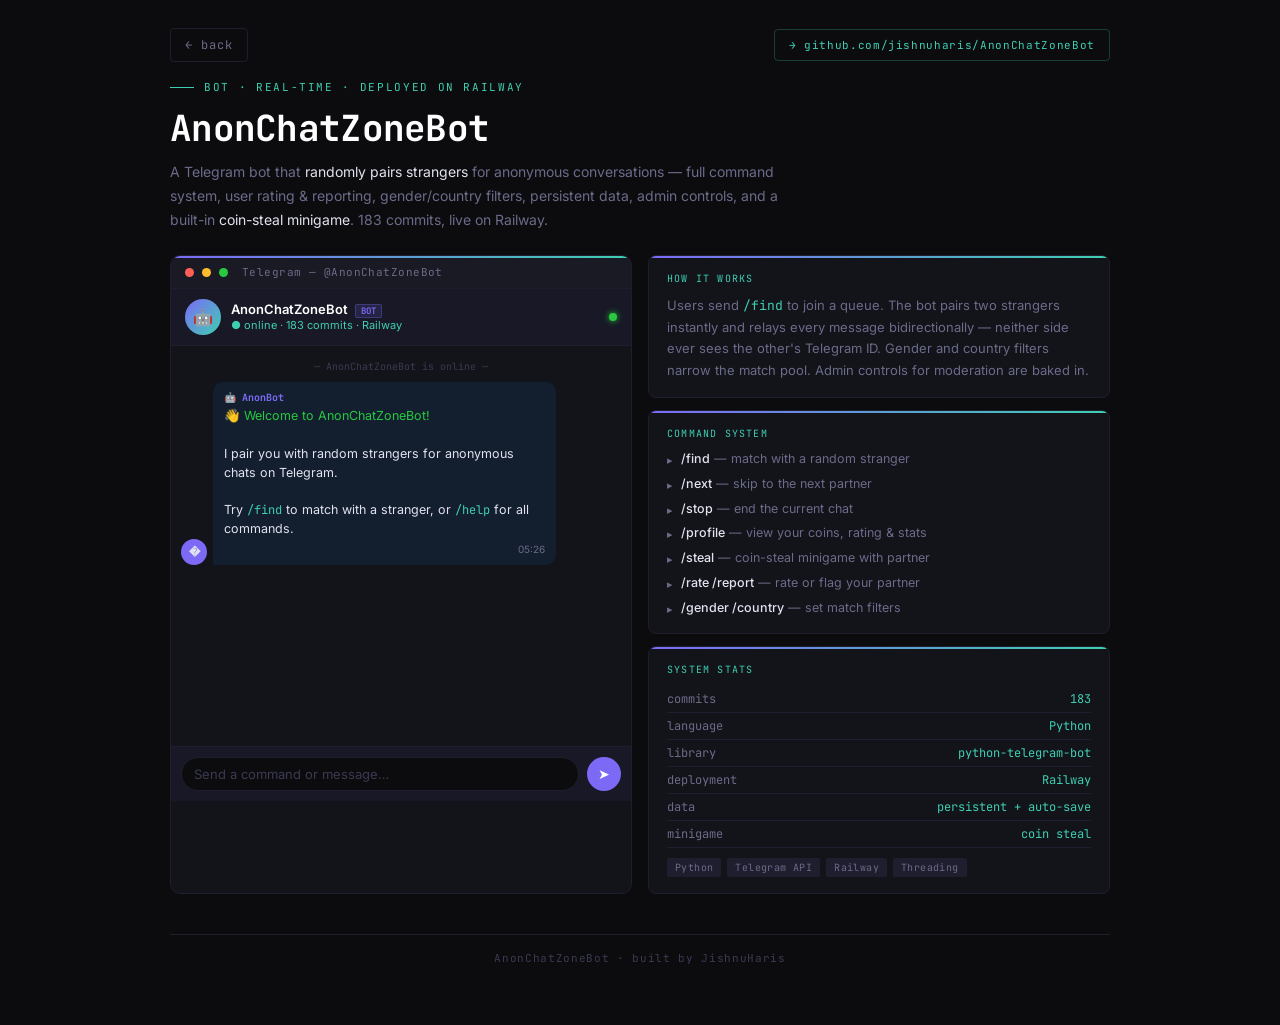
==== bots-demo.html @ 2b160de5 "Initial portfolio website" ====
<!DOCTYPE html>
<html lang="en">
<head>
<meta charset="UTF-8" />
<meta name="viewport" content="width=device-width, initial-scale=1.0, maximum-scale=1" />
<title>AnonChatZoneBot — Demo</title>
<link href="https://fonts.googleapis.com/css2?family=JetBrains+Mono:wght@300;400;600;700&family=Inter:wght@300;400;500;600&display=swap" rel="stylesheet" />
<style>
  *,*::before,*::after{box-sizing:border-box;margin:0;padding:0;}
  :root{
    --bg:#0c0c0f; --surface:#13131a; --border:#1e1e2e;
    --accent:#7c6af7; --accent2:#3ecfb2; --dim:#3a3a52;
    --muted:#6b6b8a; --text:#e2e2f0; --bright:#ffffff;
    --red:#ff5f57; --yellow:#febc2e; --green:#28c840;
  }
  body{
    background:var(--bg); color:var(--text); font-family:'Inter',sans-serif;
    min-height:100vh; display:flex; flex-direction:column; align-items:center;
    padding:28px 16px 60px;
  }
  .topbar{
    width:100%; max-width:940px; display:flex; align-items:center;
    justify-content:space-between; margin-bottom:18px; flex-wrap:wrap; gap:10px;
  }
  .back{
    font-family:'JetBrains Mono',monospace; font-size:12px; color:var(--muted);
    text-decoration:none; letter-spacing:.08em; border:1px solid var(--border);
    padding:8px 14px; border-radius:4px; transition:.2s;
  }
  .back:hover{ color:var(--accent2); border-color:var(--accent2); }
  .repo-link{
    font-family:'JetBrains Mono',monospace; font-size:11px; color:var(--accent2);
    text-decoration:none; letter-spacing:.06em; border:1px solid rgba(62,207,178,0.25);
    padding:8px 14px; border-radius:4px; transition:.2s;
  }
  .repo-link:hover{ color:var(--bright); border-color:var(--accent2); }

  header{ width:100%; max-width:940px; margin-bottom:24px; }
  .eyebrow{
    font-family:'JetBrains Mono',monospace; font-size:11px; color:var(--accent2);
    letter-spacing:.15em; text-transform:uppercase; margin-bottom:10px;
    display:flex; align-items:center; gap:10px;
  }
  .eyebrow::before{content:'';display:inline-block;width:24px;height:1px;background:var(--accent2);}
  h1{
    font-family:'JetBrains Mono',monospace; font-size:clamp(22px,4.5vw,36px);
    font-weight:700; color:var(--bright); letter-spacing:-0.02em; margin-bottom:8px;
  }
  .sub{ color:var(--muted); font-size:14px; line-height:1.7; max-width:640px; }
  .sub em{ color:var(--text); font-style:normal; }

  /* ── Layout ── */
  .demo-wrap{
    width:100%; max-width:940px;
    display:grid; grid-template-columns:1fr 1fr; gap:16px;
  }
  @media(max-width:660px){ .demo-wrap{grid-template-columns:1fr;} }

  /* ── Window shell ── */
  .shell{
    background:var(--surface); border:1px solid var(--border);
    border-radius:10px; overflow:hidden; display:flex; flex-direction:column;
    position:relative;
  }
  .shell::before{
    content:''; position:absolute; top:0; left:0; right:0; height:2px;
    background:linear-gradient(90deg,var(--accent),var(--accent2)); z-index:2;
  }
  .chrome-bar{
    background:#1a1a24; padding:9px 14px; display:flex; align-items:center; gap:8px;
    border-bottom:1px solid var(--border); flex-shrink:0;
  }
  .dot{width:9px;height:9px;border-radius:50%;}
  .dot-r{background:var(--red);} .dot-y{background:var(--yellow);} .dot-g{background:var(--green);}
  .chrome-title{
    font-family:'JetBrains Mono',monospace; font-size:11px; color:var(--muted);
    margin-left:6px; letter-spacing:.04em;
  }

  /* ── Telegram-style header ── */
  .tg-header{
    background:#181826; padding:10px 14px;
    display:flex; align-items:center; gap:10px;
    border-bottom:1px solid var(--border); flex-shrink:0;
  }
  .tg-avatar{
    width:36px; height:36px; border-radius:50%;
    display:flex; align-items:center; justify-content:center;
    font-size:16px; flex-shrink:0;
    background:linear-gradient(135deg,var(--accent),#3ecfb2);
  }
  .tg-info{ flex:1; }
  .tg-name{ font-size:13px; font-weight:600; color:var(--bright); line-height:1.2; }
  .tg-status{ font-size:11px; color:var(--accent2); }
  .bot-badge{
    display:inline-block; font-size:9px; font-family:'JetBrains Mono',monospace;
    color:var(--accent); background:rgba(124,106,247,0.15); border:1px solid rgba(124,106,247,0.3);
    padding:1px 5px; border-radius:2px; vertical-align:middle; margin-left:4px;
  }
  .tg-online-dot{
    width:8px; height:8px; border-radius:50%; background:var(--green);
    box-shadow:0 0 6px var(--green); flex-shrink:0;
  }

  /* ── Chat body ── */
  .chat-body{
    flex:1; overflow-y:auto; padding:10px 10px;
    display:flex; flex-direction:column; gap:5px;
    min-height:300px; max-height:400px;
    scrollbar-width:thin; scrollbar-color:var(--dim) transparent;
  }
  .chat-body::-webkit-scrollbar{width:4px;}
  .chat-body::-webkit-scrollbar-thumb{background:var(--dim);border-radius:2px;}

  .msg-row{ display:flex; gap:6px; }
  .msg-row.out{ flex-direction:row-reverse; }

  .msg-avatar{
    width:26px; height:26px; border-radius:50%;
    display:flex; align-items:center; justify-content:center;
    font-size:11px; font-weight:700; flex-shrink:0; align-self:flex-end;
  }

  .bubble{
    max-width:78%; padding:8px 11px; border-radius:10px;
    font-size:12.5px; line-height:1.5;
    animation:popIn 0.2s ease;
  }
  @keyframes popIn{ from{opacity:0;transform:scale(0.9) translateY(4px)} to{opacity:1;transform:none} }
  .bubble.in{ background:#1e2230; border-radius:10px 10px 10px 2px; color:var(--text); }
  .bubble.out{ background:#2a2050; border-radius:10px 10px 2px 10px; color:var(--text); }
  .bubble.bot{ background:#131f2e; border-radius:10px 10px 10px 2px; color:var(--text); }
  .bubble .bname{ font-size:10px; font-weight:700; margin-bottom:2px; font-family:'JetBrains Mono',monospace; }
  .bubble .time{ font-size:10px; color:var(--muted); text-align:right; margin-top:3px; }
  .bubble .tick{ color:var(--accent2); font-size:11px; }

  .cmd{ color:var(--accent2); font-family:'JetBrains Mono',monospace; font-size:12px; }
  .val{ color:var(--yellow); font-family:'JetBrains Mono',monospace; font-size:12px; }
  .ok { color:var(--green); }

  /* typing indicator */
  .typing-indicator{
    display:flex; gap:4px; align-items:center; padding:8px 12px;
    background:#1e2230; border-radius:10px; width:fit-content;
  }
  .typing-dot{
    width:6px; height:6px; border-radius:50%; background:var(--muted);
    animation:typingBounce 1.2s infinite ease-in-out;
  }
  .typing-dot:nth-child(2){animation-delay:.2s;}
  .typing-dot:nth-child(3){animation-delay:.4s;}
  @keyframes typingBounce{0%,80%,100%{transform:translateY(0)}40%{transform:translateY(-6px)}}

  /* ── Input bar ── */
  .tg-input{
    border-top:1px solid var(--border); padding:10px;
    display:flex; gap:8px; align-items:center; background:#181826; flex-shrink:0;
  }
  .tg-input input{
    flex:1; background:var(--bg); border:1px solid var(--border);
    color:var(--text); font-family:'Inter',sans-serif; font-size:13px;
    padding:8px 12px; border-radius:20px; outline:none; transition:.2s;
  }
  .tg-input input:focus{ border-color:var(--accent); }
  .tg-input input::placeholder{ color:var(--dim); }
  .tg-send{
    background:var(--accent); border:none; color:#fff;
    width:34px; height:34px; border-radius:50%; cursor:pointer;
    display:flex; align-items:center; justify-content:center; font-size:14px;
    transition:.2s; flex-shrink:0;
  }
  .tg-send:hover{ background:#9585ff; }
  .tg-send:active{ transform:scale(0.95); }

  /* ── Right panel ── */
  .info-panel{ display:flex; flex-direction:column; gap:12px; }
  .info-card{
    background:var(--surface); border:1px solid var(--border);
    border-radius:8px; padding:16px 18px; position:relative; overflow:hidden;
  }
  .info-card::before{
    content:''; position:absolute; top:0; left:0; right:0; height:2px;
    background:linear-gradient(90deg,var(--accent),var(--accent2));
  }
  .lbl{
    font-family:'JetBrains Mono',monospace; font-size:10px; color:var(--accent2);
    letter-spacing:.12em; text-transform:uppercase; margin-bottom:10px;
  }
  .info-card p{ color:var(--muted); font-size:13px; line-height:1.65; }

  .feature-list{ display:flex; flex-direction:column; gap:6px; }
  .feat{ display:flex; align-items:flex-start; gap:8px; font-size:12.5px; line-height:1.5; }
  .feat-dot{ color:var(--accent2); font-size:11px; margin-top:2px; flex-shrink:0; }
  .feat span{ color:var(--muted); }
  .feat strong{ color:var(--text); font-weight:500; }

  .stat-row{
    display:flex; justify-content:space-between; align-items:center;
    font-size:12px; padding:5px 0; border-bottom:1px solid var(--border);
  }
  .stat-row:last-child{ border-bottom:none; }
  .stat-row .k{ font-family:'JetBrains Mono',monospace; color:var(--muted); }
  .stat-row .v{ color:var(--accent2); font-family:'JetBrains Mono',monospace; }

  .tags{ display:flex; flex-wrap:wrap; gap:6px; margin-top:10px; }
  .tag{
    font-family:'JetBrains Mono',monospace; font-size:10px;
    padding:3px 8px; background:var(--border); color:var(--muted);
    border-radius:2px; letter-spacing:.04em;
  }

  footer.page-footer{
    margin-top:40px; width:100%; max-width:940px;
    border-top:1px solid var(--border); padding-top:16px;
    font-family:'JetBrains Mono',monospace; font-size:11px; color:var(--dim);
    letter-spacing:.06em; text-align:center;
  }
</style>
</head>
<body>

<div class="topbar">
  <a class="back" href="index.html">← back</a>
  <a class="repo-link" href="https://github.com/jishnuharis/AnonChatZoneBot" target="_blank">→ github.com/jishnuharis/AnonChatZoneBot</a>
</div>

<header>
  <div class="eyebrow">bot · real-time · deployed on railway</div>
  <h1>AnonChatZoneBot</h1>
  <p class="sub">
    A Telegram bot that <em>randomly pairs strangers</em> for anonymous conversations —
    full command system, user rating & reporting, gender/country filters, persistent data,
    admin controls, and a built-in <em>coin-steal minigame</em>. 183 commits, live on Railway.
  </p>
</header>

<div class="demo-wrap">

  <!-- Left: interactive Telegram chat mockup -->
  <div class="shell">
    <div class="chrome-bar">
      <div class="dot dot-r"></div><div class="dot dot-y"></div><div class="dot dot-g"></div>
      <span class="chrome-title">Telegram — @AnonChatZoneBot</span>
    </div>
    <div class="tg-header">
      <div class="tg-avatar">🤖</div>
      <div class="tg-info">
        <div class="tg-name">AnonChatZoneBot <span class="bot-badge">BOT</span></div>
        <div class="tg-status">● online · 183 commits · Railway</div>
      </div>
      <div class="tg-online-dot"></div>
    </div>
    <div class="chat-body" id="chatBody"></div>
    <div class="tg-input">
      <input type="text" id="chatInput" placeholder="Send a command or message…" maxlength="200" />
      <button class="tg-send" id="sendBtn">➤</button>
    </div>
  </div>

  <!-- Right: info cards -->
  <div class="info-panel">

    <div class="info-card">
      <div class="lbl">How it works</div>
      <p>Users send <span style="color:var(--accent2);font-family:'JetBrains Mono',monospace">/find</span> to join a queue. The bot pairs two strangers instantly and relays every message bidirectionally — neither side ever sees the other's Telegram ID. Gender and country filters narrow the match pool. Admin controls for moderation are baked in.</p>
    </div>

    <div class="info-card">
      <div class="lbl">Command system</div>
      <div class="feature-list">
        <div class="feat"><span class="feat-dot">▸</span><div><strong>/find</strong> <span>— match with a random stranger</span></div></div>
        <div class="feat"><span class="feat-dot">▸</span><div><strong>/next</strong> <span>— skip to the next partner</span></div></div>
        <div class="feat"><span class="feat-dot">▸</span><div><strong>/stop</strong> <span>— end the current chat</span></div></div>
        <div class="feat"><span class="feat-dot">▸</span><div><strong>/profile</strong> <span>— view your coins, rating & stats</span></div></div>
        <div class="feat"><span class="feat-dot">▸</span><div><strong>/steal</strong> <span>— coin-steal minigame with partner</span></div></div>
        <div class="feat"><span class="feat-dot">▸</span><div><strong>/rate /report</strong> <span>— rate or flag your partner</span></div></div>
        <div class="feat"><span class="feat-dot">▸</span><div><strong>/gender /country</strong> <span>— set match filters</span></div></div>
      </div>
    </div>

    <div class="info-card">
      <div class="lbl">System stats</div>
      <div class="stat-row"><span class="k">commits</span><span class="v">183</span></div>
      <div class="stat-row"><span class="k">language</span><span class="v">Python</span></div>
      <div class="stat-row"><span class="k">library</span><span class="v">python-telegram-bot</span></div>
      <div class="stat-row"><span class="k">deployment</span><span class="v">Railway</span></div>
      <div class="stat-row"><span class="k">data</span><span class="v">persistent + auto-save</span></div>
      <div class="stat-row"><span class="k">minigame</span><span class="v">coin steal</span></div>
      <div class="tags">
        <span class="tag">Python</span>
        <span class="tag">Telegram API</span>
        <span class="tag">Railway</span>
        <span class="tag">Threading</span>
      </div>
    </div>

  </div>
</div>

<footer class="page-footer">AnonChatZoneBot · built by JishnuHaris</footer>

<script>
// ── Bot conversation simulation ────────────────────────────────────────────
const body = document.getElementById('chatBody');
const input = document.getElementById('chatInput');
const sendBtn = document.getElementById('sendBtn');

let paired = false;
let partnerHandle = null;
let userCoins = 120;
let partnerCoins = 80;
let chatCount = 0;

function now() {
  const d = new Date();
  return d.getHours().toString().padStart(2,'0')+':'+d.getMinutes().toString().padStart(2,'0');
}
function scrollDown() { setTimeout(()=>{ body.scrollTop = body.scrollHeight; }, 20); }

function addMsg(type, name, color, text, extra='') {
  const row = document.createElement('div');
  row.className = 'msg-row' + (type==='out'?' out':'');
  const av = document.createElement('div');
  av.className = 'msg-avatar';
  av.style.background = color;
  av.textContent = name[0].toUpperCase();
  const bub = document.createElement('div');
  bub.className = `bubble ${type}`;
  bub.innerHTML = `<div class="bname" style="color:${color}">${name}</div>${text}<div class="time">${now()} ${extra}</div>`;
  if(type==='out'){ row.appendChild(bub); row.appendChild(av); }
  else { row.appendChild(av); row.appendChild(bub); }
  body.appendChild(row);
  scrollDown();
}

function addBot(text) { addMsg('bot', '🤖 AnonBot', '#7c6af7', text); }
function addUser(text) { addMsg('out', 'You', '#5a50cc', text, '<span class="tick">✓✓</span>'); }
function addStranger(text) { addMsg('in', partnerHandle||'Stranger', '#3ecfb2', text); }

function addSystem(text) {
  const div = document.createElement('div');
  div.style.cssText = 'text-align:center;font-family:JetBrains Mono,monospace;font-size:10px;color:var(--dim);padding:4px 0;';
  div.textContent = text;
  body.appendChild(div);
  scrollDown();
}

function showTyping(delay, callback) {
  const row = document.createElement('div');
  row.className = 'msg-row';
  const av = document.createElement('div');
  av.className = 'msg-avatar';
  av.style.background = '#3ecfb2';
  av.textContent = '?';
  const ind = document.createElement('div');
  ind.className = 'typing-indicator';
  ind.innerHTML = '<div class="typing-dot"></div><div class="typing-dot"></div><div class="typing-dot"></div>';
  row.appendChild(av); row.appendChild(ind);
  body.appendChild(row); scrollDown();
  setTimeout(()=>{ body.removeChild(row); callback(); }, delay);
}

function showBotTyping(delay, callback) {
  const row = document.createElement('div');
  row.className = 'msg-row';
  const av = document.createElement('div');
  av.className = 'msg-avatar';
  av.style.background = '#7c6af7';
  av.textContent = '🤖';
  const ind = document.createElement('div');
  ind.className = 'typing-indicator';
  ind.innerHTML = '<div class="typing-dot"></div><div class="typing-dot"></div><div class="typing-dot"></div>';
  row.appendChild(av); row.appendChild(ind);
  body.appendChild(row); scrollDown();
  setTimeout(()=>{ body.removeChild(row); callback(); }, delay);
}

const handles = ['shadow_user','anon_knight','ghost_traveller','neon_duck','pixel_rogue'];
const countries = ['🇮🇳 India','🇺🇸 USA','🇩🇪 Germany','🇧🇷 Brazil','🇯🇵 Japan'];
const replies = [
  'hey! how are you?','what do you do?',
  'oh interesting! i usually just code all day lol','same tbh. what kind of projects?',
  'oh nice! i do Python mostly. bots and automation stuff.','cool! do you game?',
  'yeah sometimes. retro stuff mostly.','nice chatting with you',
];
let replyIdx = 0;

function strangerReply() {
  if(!paired) return;
  showTyping(800+Math.random()*1200, ()=>{
    addStranger(replies[replyIdx % replies.length]);
    replyIdx++;
  });
}

function handleCommand(cmd) {
  const parts = cmd.trim().split(/\s+/);
  const c = parts[0].toLowerCase();

  if(c === '/start') {
    showBotTyping(500, ()=>{
      addBot(`👋 <span class="ok">Welcome to AnonChatZoneBot!</span><br><br>I pair you with a random stranger for anonymous chats.<br><br>Use <span class="cmd">/find</span> to find a partner, <span class="cmd">/profile</span> to see your stats, or <span class="cmd">/help</span> for all commands.`);
    });
  } else if(c === '/find') {
    if(paired){ addBot('You are already in a chat! Use <span class="cmd">/next</span> to skip or <span class="cmd">/stop</span> to end.'); return; }
    showBotTyping(400, ()=>{
      addBot('🔍 <span class="ok">Searching for a stranger…</span>');
      addSystem('— looking for a match —');
      setTimeout(()=>{
        partnerHandle = handles[Math.floor(Math.random()*handles.length)];
        const country = countries[Math.floor(Math.random()*countries.length)];
        paired = true; chatCount++;
        addBot(`✅ <span class="ok">Connected!</span> Chatting with <span class="val">${partnerHandle}</span> from <span class="val">${country}</span>.<br><br>Your identities are hidden. Use <span class="cmd">/next</span> to skip or <span class="cmd">/stop</span> to end.`);
        addSystem(`— connected to ${partnerHandle} —`);
        setTimeout(()=>{ strangerReply(); }, 600);
      }, 1200);
    });
  } else if(c === '/next') {
    if(!paired){ addBot('You are not in a chat. Use <span class="cmd">/find</span> first.'); return; }
    addSystem(`— chat with ${partnerHandle} ended —`);
    paired = false; replyIdx = 0;
    showBotTyping(400, ()=>{
      addBot('⏭ Skipped. Finding a new stranger…');
      setTimeout(()=>{
        partnerHandle = handles[Math.floor(Math.random()*handles.length)];
        const country = countries[Math.floor(Math.random()*countries.length)];
        paired = true; chatCount++;
        addBot(`✅ <span class="ok">New partner found!</span> Chatting with <span class="val">${partnerHandle}</span> from <span class="val">${country}</span>.`);
        addSystem(`— connected to ${partnerHandle} —`);
        setTimeout(()=>{ strangerReply(); }, 700);
      }, 1000);
    });
  } else if(c === '/stop') {
    if(!paired){ addBot('No active chat to stop.'); return; }
    addSystem(`— chat with ${partnerHandle} ended —`);
    paired = false;
    showBotTyping(300, ()=>{
      addBot('🛑 Chat ended. Use <span class="cmd">/find</span> to start a new one.');
    });
  } else if(c === '/profile') {
    showBotTyping(400, ()=>{
      addBot(`👤 <b>Your Profile</b><br><br><span class="cmd">Handle:</span> <span class="val">you</span><br><span class="cmd">Coins:</span> <span class="val">${userCoins} 🪙</span><br><span class="cmd">Chats:</span> <span class="val">${chatCount}</span><br><span class="cmd">Rating:</span> <span class="val">⭐ 4.7</span><br><span class="cmd">Reports:</span> <span class="val">0</span>`);
    });
  } else if(c === '/rate') {
    if(!paired){ addBot('You need to be in a chat to rate. Use <span class="cmd">/find</span> first.'); return; }
    const r = parts[1];
    if(!r || isNaN(r) || r<1 || r>5){ addBot('Usage: <span class="cmd">/rate</span> <span class="val">[1-5]</span>'); return; }
    showBotTyping(300, ()=>{
      addBot(`⭐ You rated <span class="val">${partnerHandle}</span> <span class="val">${r}/5</span>. Thanks!`);
    });
  } else if(c === '/steal') {
    if(!paired){ addBot('You need to be in a chat to steal coins.'); return; }
    showBotTyping(600, ()=>{
      const success = Math.random() > 0.45;
      const amount = Math.floor(5+Math.random()*20);
      if(success){
        userCoins += amount; partnerCoins -= amount;
        addBot(`🎰 <span class="ok">Success!</span> You stole <span class="val">${amount} 🪙</span> from <span class="val">${partnerHandle}</span>!<br>Your coins: <span class="val">${userCoins} 🪙</span>`);
      } else {
        const lost = Math.floor(3+Math.random()*10);
        userCoins -= lost; partnerCoins += lost;
        addBot(`🎰 <span style="color:var(--red)">Caught!</span> You lost <span class="val">${lost} 🪙</span> trying to steal from <span class="val">${partnerHandle}</span>.<br>Your coins: <span class="val">${userCoins} 🪙</span>`);
      }
    });
  } else if(c === '/report') {
    if(!paired){ addBot('You need to be in a chat to report someone.'); return; }
    showBotTyping(400, ()=>{
      addBot(`🚨 <span class="ok">Report submitted</span> against <span class="val">${partnerHandle}</span>. Admins will review it. Chat ended.`);
      addSystem('— report sent —');
      paired = false;
    });
  } else if(c === '/gender') {
    showBotTyping(300, ()=>{
      addBot('👤 Choose a gender filter:<br><br><span class="val">M</span> — male &nbsp; <span class="val">F</span> — female &nbsp; <span class="val">any</span> — no preference<br><br>Usage: <span class="cmd">/gender</span> <span class="val">M | F | any</span>');
    });
  } else if(c === '/country') {
    showBotTyping(300, ()=>{
      addBot('🌍 Set a country filter:<br><br>Usage: <span class="cmd">/country</span> <span class="val">[code]</span><br>Example: <span class="cmd">/country</span> <span class="val">IN</span><br><br>Or use <span class="cmd">/country any</span> to remove filter.');
    });
  } else if(c === '/help') {
    showBotTyping(400, ()=>{
      addBot('<span class="ok">Available commands:</span><br><br>' +
        '<span class="cmd">/find</span> — find a partner<br>' +
        '<span class="cmd">/next</span> — skip current partner<br>' +
        '<span class="cmd">/stop</span> — end chat<br>' +
        '<span class="cmd">/profile</span> — your stats<br>' +
        '<span class="cmd">/rate [1-5]</span> — rate partner<br>' +
        '<span class="cmd">/steal</span> — coin steal game<br>' +
        '<span class="cmd">/report</span> — report partner<br>' +
        '<span class="cmd">/gender</span> — set gender filter<br>' +
        '<span class="cmd">/country</span> — set country filter');
    });
  } else if(c.startsWith('/')) {
    showBotTyping(200, ()=>{
      addBot(`Unknown command <span class="cmd">${c}</span>. Type <span class="cmd">/help</span> for a list.`);
    });
  } else {
    if(!paired){
      addBot('You are not in a chat. Use <span class="cmd">/find</span> to find a stranger.');
    } else {
      setTimeout(()=>{ strangerReply(); }, 600+Math.random()*800);
    }
  }
}

function send() {
  const val = input.value.trim();
  if(!val) return;
  input.value = '';
  addUser(val);
  setTimeout(()=>{ handleCommand(val); }, 100);
}

sendBtn.addEventListener('click', send);
input.addEventListener('keydown', e=>{ if(e.key==='Enter') send(); });

// Boot sequence
setTimeout(()=>{ addSystem('— AnonChatZoneBot is online —'); }, 300);
setTimeout(()=>{
  addBot(`👋 <span class="ok">Welcome to AnonChatZoneBot!</span><br><br>I pair you with random strangers for anonymous chats on Telegram.<br><br>Try <span class="cmd">/find</span> to match with a stranger, or <span class="cmd">/help</span> for all commands.`);
}, 800);
</script>
</body>
</html>
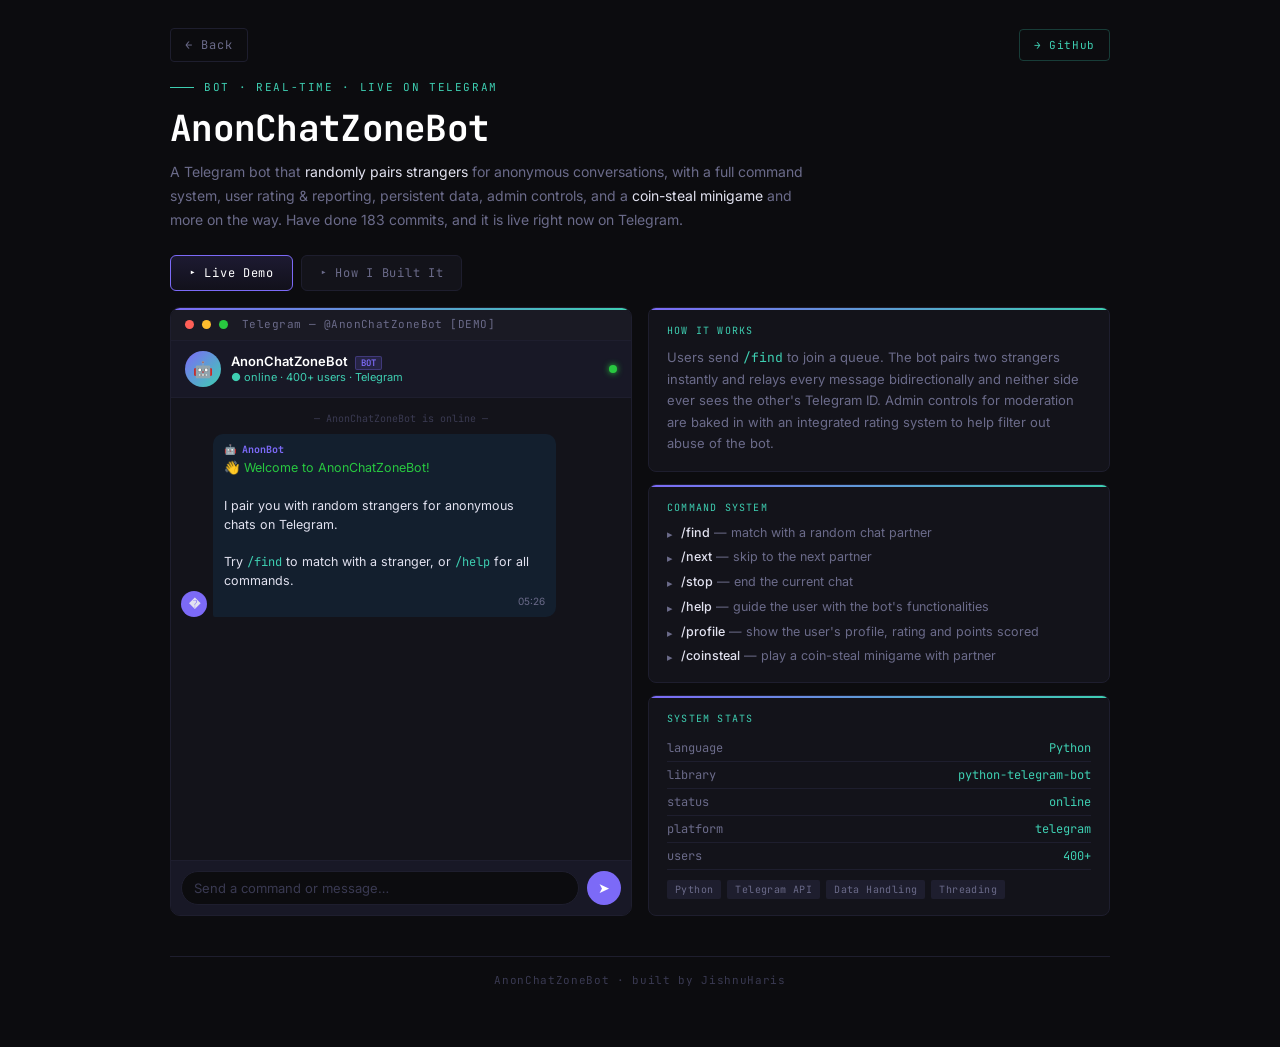
==== commit 354e5347: "new easter eggs and reworked on the AnonChatZoneBot Demo and StormDrive Demo" ====
--- a/bots-demo.html
+++ b/bots-demo.html
@@ -6,210 +6,241 @@
 <title>AnonChatZoneBot — Demo</title>
 <link href="https://fonts.googleapis.com/css2?family=JetBrains+Mono:wght@300;400;600;700&family=Inter:wght@300;400;500;600&display=swap" rel="stylesheet" />
 <style>
-  *,*::before,*::after{box-sizing:border-box;margin:0;padding:0;}
-  :root{
+  *,*::before,*::after {box-sizing:border-box;margin:0;padding:0;}
+  :root {
     --bg:#0c0c0f; --surface:#13131a; --border:#1e1e2e;
     --accent:#7c6af7; --accent2:#3ecfb2; --dim:#3a3a52;
     --muted:#6b6b8a; --text:#e2e2f0; --bright:#ffffff;
     --red:#ff5f57; --yellow:#febc2e; --green:#28c840;
   }
-  body{
+  body {
     background:var(--bg); color:var(--text); font-family:'Inter',sans-serif;
     min-height:100vh; display:flex; flex-direction:column; align-items:center;
     padding:28px 16px 60px;
   }
-  .topbar{
+  .topbar {
     width:100%; max-width:940px; display:flex; align-items:center;
     justify-content:space-between; margin-bottom:18px; flex-wrap:wrap; gap:10px;
   }
-  .back{
+  .back {
     font-family:'JetBrains Mono',monospace; font-size:12px; color:var(--muted);
     text-decoration:none; letter-spacing:.08em; border:1px solid var(--border);
     padding:8px 14px; border-radius:4px; transition:.2s;
   }
-  .back:hover{ color:var(--accent2); border-color:var(--accent2); }
-  .repo-link{
+  .back:hover { color:var(--accent2); border-color:var(--accent2); }
+  .repo-link {
     font-family:'JetBrains Mono',monospace; font-size:11px; color:var(--accent2);
     text-decoration:none; letter-spacing:.06em; border:1px solid rgba(62,207,178,0.25);
     padding:8px 14px; border-radius:4px; transition:.2s;
   }
-  .repo-link:hover{ color:var(--bright); border-color:var(--accent2); }
-
-  header{ width:100%; max-width:940px; margin-bottom:24px; }
-  .eyebrow{
+  .repo-link:hover { color:var(--bright); border-color:var(--accent2); }
+
+  header { width:100%; max-width:940px; margin-bottom:24px; }
+  .eyebrow {
     font-family:'JetBrains Mono',monospace; font-size:11px; color:var(--accent2);
     letter-spacing:.15em; text-transform:uppercase; margin-bottom:10px;
     display:flex; align-items:center; gap:10px;
   }
-  .eyebrow::before{content:'';display:inline-block;width:24px;height:1px;background:var(--accent2);}
-  h1{
+  .eyebrow::before {content:'';display:inline-block;width:24px;height:1px;background:var(--accent2);}
+  h1 {
     font-family:'JetBrains Mono',monospace; font-size:clamp(22px,4.5vw,36px);
     font-weight:700; color:var(--bright); letter-spacing:-0.02em; margin-bottom:8px;
   }
-  .sub{ color:var(--muted); font-size:14px; line-height:1.7; max-width:640px; }
-  .sub em{ color:var(--text); font-style:normal; }
+  .sub { color:var(--muted); font-size:14px; line-height:1.7; max-width:640px; }
+  .sub em { color:var(--text); font-style:normal; }
 
   /* ── Layout ── */
-  .demo-wrap{
+  .top-bar {
+    display: flex; gap: 8px; width: 100%; max-width: 940px; margin-bottom: 16px;
+  }
+  .tab-btn {
+    font-family: 'JetBrains Mono', monospace; font-size: 12px; letter-spacing: .06em;
+    background: var(--surface); color: var(--muted); border: 1px solid var(--border);
+    padding: 9px 18px; border-radius: 6px; cursor: pointer; transition: .2s;
+  }
+  .tab-btn:hover { color: var(--text); border-color: var(--accent2); }
+  .tab-btn.active {
+    color: var(--bright); border-color: var(--accent);
+    background: linear-gradient(180deg, rgba(124, 106, 247, 0.15), rgba(124, 106, 247, 0.05));
+  }
+  .tab-panel {display: none; }
+  .tab-panel.active {display: block;}
+
+  .story-card {
+    background: var(--surface); border: 1px solid var(--border); border-radius: 10px;
+    padding: 24px 26px; max-width: 940px; position: relative; overflow: hidden;
+  }
+  .story-card::before{
+    content: ''; position: absolute; top: 0; left: 0; right: 0; height: 2px;
+    background: linear-gradient(90deg, var(--accent), var(--accent2));
+  }
+  .story-card h2 {
+    font-family: 'JetBrain Mono', monospace; font-size: 15px; color: var(--accent2);
+    letter-spacing: 0.04em; margin: 22px 0 8px; 
+  }
+  .story-card h2:first-child { margin-top: 0; }
+  .story-card p { color: var(--text); font-size: 14px; line-height: 1.75; margin-bottom: 4px; text-indent: 2em;}
+  .story-card p em { color: var(--muted); font-style: normal; }
+  .demo-wrap {
     width:100%; max-width:940px;
     display:grid; grid-template-columns:1fr 1fr; gap:16px;
   }
   @media(max-width:660px){ .demo-wrap{grid-template-columns:1fr;} }
 
   /* ── Window shell ── */
-  .shell{
+  .shell {
     background:var(--surface); border:1px solid var(--border);
     border-radius:10px; overflow:hidden; display:flex; flex-direction:column;
-    position:relative;
-  }
-  .shell::before{
+    position:relative; max-height: 640px;
+  }
+  .shell::before {
     content:''; position:absolute; top:0; left:0; right:0; height:2px;
     background:linear-gradient(90deg,var(--accent),var(--accent2)); z-index:2;
   }
-  .chrome-bar{
+  .chrome-bar {
     background:#1a1a24; padding:9px 14px; display:flex; align-items:center; gap:8px;
     border-bottom:1px solid var(--border); flex-shrink:0;
   }
-  .dot{width:9px;height:9px;border-radius:50%;}
-  .dot-r{background:var(--red);} .dot-y{background:var(--yellow);} .dot-g{background:var(--green);}
-  .chrome-title{
+  .dot {width:9px;height:9px;border-radius:50%;}
+  .dot-r {background:var(--red);} .dot-y{background:var(--yellow);} .dot-g{background:var(--green);}
+  .chrome-title {
     font-family:'JetBrains Mono',monospace; font-size:11px; color:var(--muted);
     margin-left:6px; letter-spacing:.04em;
   }
 
   /* ── Telegram-style header ── */
-  .tg-header{
+  .tg-header {
     background:#181826; padding:10px 14px;
     display:flex; align-items:center; gap:10px;
     border-bottom:1px solid var(--border); flex-shrink:0;
   }
-  .tg-avatar{
+  .tg-avatar {
     width:36px; height:36px; border-radius:50%;
     display:flex; align-items:center; justify-content:center;
     font-size:16px; flex-shrink:0;
     background:linear-gradient(135deg,var(--accent),#3ecfb2);
   }
-  .tg-info{ flex:1; }
-  .tg-name{ font-size:13px; font-weight:600; color:var(--bright); line-height:1.2; }
-  .tg-status{ font-size:11px; color:var(--accent2); }
-  .bot-badge{
+  .tg-info { flex:1; }
+  .tg-name { font-size:13px; font-weight:600; color:var(--bright); line-height:1.2; }
+  .tg-status { font-size:11px; color:var(--accent2); }
+  .bot-badge {
     display:inline-block; font-size:9px; font-family:'JetBrains Mono',monospace;
     color:var(--accent); background:rgba(124,106,247,0.15); border:1px solid rgba(124,106,247,0.3);
     padding:1px 5px; border-radius:2px; vertical-align:middle; margin-left:4px;
   }
-  .tg-online-dot{
+  .tg-online-dot {
     width:8px; height:8px; border-radius:50%; background:var(--green);
     box-shadow:0 0 6px var(--green); flex-shrink:0;
   }
 
   /* ── Chat body ── */
-  .chat-body{
+  .chat-body {
     flex:1; overflow-y:auto; padding:10px 10px;
     display:flex; flex-direction:column; gap:5px;
-    min-height:300px; max-height:400px;
+    min-height:0px;
     scrollbar-width:thin; scrollbar-color:var(--dim) transparent;
   }
-  .chat-body::-webkit-scrollbar{width:4px;}
-  .chat-body::-webkit-scrollbar-thumb{background:var(--dim);border-radius:2px;}
-
-  .msg-row{ display:flex; gap:6px; }
-  .msg-row.out{ flex-direction:row-reverse; }
-
-  .msg-avatar{
+  .chat-body::-webkit-scrollbar {width:4px;}
+  .chat-body::-webkit-scrollbar-thumb {background:var(--dim);border-radius:2px;}
+
+  .msg-row { display:flex; gap:6px; }
+  .msg-row.out { flex-direction:row-reverse; }
+
+  .msg-avatar {
     width:26px; height:26px; border-radius:50%;
     display:flex; align-items:center; justify-content:center;
     font-size:11px; font-weight:700; flex-shrink:0; align-self:flex-end;
   }
 
-  .bubble{
+  .bubble {
     max-width:78%; padding:8px 11px; border-radius:10px;
     font-size:12.5px; line-height:1.5;
     animation:popIn 0.2s ease;
   }
-  @keyframes popIn{ from{opacity:0;transform:scale(0.9) translateY(4px)} to{opacity:1;transform:none} }
-  .bubble.in{ background:#1e2230; border-radius:10px 10px 10px 2px; color:var(--text); }
-  .bubble.out{ background:#2a2050; border-radius:10px 10px 2px 10px; color:var(--text); }
-  .bubble.bot{ background:#131f2e; border-radius:10px 10px 10px 2px; color:var(--text); }
-  .bubble .bname{ font-size:10px; font-weight:700; margin-bottom:2px; font-family:'JetBrains Mono',monospace; }
-  .bubble .time{ font-size:10px; color:var(--muted); text-align:right; margin-top:3px; }
-  .bubble .tick{ color:var(--accent2); font-size:11px; }
-
-  .cmd{ color:var(--accent2); font-family:'JetBrains Mono',monospace; font-size:12px; }
-  .val{ color:var(--yellow); font-family:'JetBrains Mono',monospace; font-size:12px; }
+  @keyframes popIn { from{opacity:0;transform:scale(0.9) translateY(4px)} to{opacity:1;transform:none} }
+  .bubble.in { background:#1e2230; border-radius:10px 10px 10px 2px; color:var(--text); }
+  .bubble.out { background:#2a2050; border-radius:10px 10px 2px 10px; color:var(--text); }
+  .bubble.bot { background:#131f2e; border-radius:10px 10px 10px 2px; color:var(--text); }
+  .bubble .bname { font-size:10px; font-weight:700; margin-bottom:2px; font-family:'JetBrains Mono',monospace; }
+  .bubble .time { font-size:10px; color:var(--muted); text-align:right; margin-top:3px; }
+  .bubble .tick { color:var(--accent2); font-size:11px; }
+
+  .cmd { color:var(--accent2); font-family:'JetBrains Mono',monospace; font-size:12px; }
+  .val { color:var(--yellow); font-family:'JetBrains Mono',monospace; font-size:12px; }
   .ok { color:var(--green); }
 
   /* typing indicator */
-  .typing-indicator{
+  .typing-indicator {
     display:flex; gap:4px; align-items:center; padding:8px 12px;
     background:#1e2230; border-radius:10px; width:fit-content;
   }
-  .typing-dot{
+  .typing-dot {
     width:6px; height:6px; border-radius:50%; background:var(--muted);
     animation:typingBounce 1.2s infinite ease-in-out;
   }
-  .typing-dot:nth-child(2){animation-delay:.2s;}
-  .typing-dot:nth-child(3){animation-delay:.4s;}
-  @keyframes typingBounce{0%,80%,100%{transform:translateY(0)}40%{transform:translateY(-6px)}}
+  .typing-dot:nth-child(2) {animation-delay:.2s;}
+  .typing-dot:nth-child(3) {animation-delay:.4s;}
+  @keyframes typingBounce {0%,80%,100%{transform:translateY(0)}40%{transform:translateY(-6px)}}
 
   /* ── Input bar ── */
-  .tg-input{
+  .tg-input {
     border-top:1px solid var(--border); padding:10px;
     display:flex; gap:8px; align-items:center; background:#181826; flex-shrink:0;
   }
-  .tg-input input{
+  .tg-input input {
     flex:1; background:var(--bg); border:1px solid var(--border);
     color:var(--text); font-family:'Inter',sans-serif; font-size:13px;
     padding:8px 12px; border-radius:20px; outline:none; transition:.2s;
   }
-  .tg-input input:focus{ border-color:var(--accent); }
-  .tg-input input::placeholder{ color:var(--dim); }
-  .tg-send{
+  .tg-input input:focus { border-color:var(--accent); }
+  .tg-input input::placeholder { color:var(--dim); }
+  .tg-send {
     background:var(--accent); border:none; color:#fff;
     width:34px; height:34px; border-radius:50%; cursor:pointer;
     display:flex; align-items:center; justify-content:center; font-size:14px;
     transition:.2s; flex-shrink:0;
   }
-  .tg-send:hover{ background:#9585ff; }
-  .tg-send:active{ transform:scale(0.95); }
+  .tg-send:hover { background:#9585ff; }
+  .tg-send:active { transform:scale(0.95); }
 
   /* ── Right panel ── */
-  .info-panel{ display:flex; flex-direction:column; gap:12px; }
-  .info-card{
+  .info-panel { display:flex; flex-direction:column; gap:12px; }
+  .info-card {
     background:var(--surface); border:1px solid var(--border);
     border-radius:8px; padding:16px 18px; position:relative; overflow:hidden;
   }
-  .info-card::before{
+  .info-card::before {
     content:''; position:absolute; top:0; left:0; right:0; height:2px;
     background:linear-gradient(90deg,var(--accent),var(--accent2));
   }
-  .lbl{
+  .lbl {
     font-family:'JetBrains Mono',monospace; font-size:10px; color:var(--accent2);
     letter-spacing:.12em; text-transform:uppercase; margin-bottom:10px;
   }
-  .info-card p{ color:var(--muted); font-size:13px; line-height:1.65; }
-
-  .feature-list{ display:flex; flex-direction:column; gap:6px; }
-  .feat{ display:flex; align-items:flex-start; gap:8px; font-size:12.5px; line-height:1.5; }
-  .feat-dot{ color:var(--accent2); font-size:11px; margin-top:2px; flex-shrink:0; }
-  .feat span{ color:var(--muted); }
-  .feat strong{ color:var(--text); font-weight:500; }
-
-  .stat-row{
+  .info-card p { color:var(--muted); font-size:13px; line-height:1.65; }
+
+  .feature-list { display:flex; flex-direction:column; gap:6px; }
+  .feat { display:flex; align-items:flex-start; gap:8px; font-size:12.5px; line-height:1.5; }
+  .feat-dot { color:var(--accent2); font-size:11px; margin-top:2px; flex-shrink:0; }
+  .feat span { color:var(--muted); }
+  .feat strong { color:var(--text); font-weight:500; }
+
+  .stat-row {
     display:flex; justify-content:space-between; align-items:center;
     font-size:12px; padding:5px 0; border-bottom:1px solid var(--border);
   }
-  .stat-row:last-child{ border-bottom:none; }
-  .stat-row .k{ font-family:'JetBrains Mono',monospace; color:var(--muted); }
-  .stat-row .v{ color:var(--accent2); font-family:'JetBrains Mono',monospace; }
-
-  .tags{ display:flex; flex-wrap:wrap; gap:6px; margin-top:10px; }
-  .tag{
+  .stat-row:last-child { border-bottom:none; }
+  .stat-row .k { font-family:'JetBrains Mono',monospace; color:var(--muted); }
+  .stat-row .v { color:var(--accent2); font-family:'JetBrains Mono',monospace; }
+
+  .tags { display:flex; flex-wrap:wrap; gap:6px; margin-top:10px; }
+  .tag {
     font-family:'JetBrains Mono',monospace; font-size:10px;
     padding:3px 8px; background:var(--border); color:var(--muted);
     border-radius:2px; letter-spacing:.04em;
   }
 
-  footer.page-footer{
+  footer.page-footer {
     margin-top:40px; width:100%; max-width:940px;
     border-top:1px solid var(--border); padding-top:16px;
     font-family:'JetBrains Mono',monospace; font-size:11px; color:var(--dim);
@@ -220,80 +251,101 @@
 <body>
 
 <div class="topbar">
-  <a class="back" href="index.html">← back</a>
-  <a class="repo-link" href="https://github.com/jishnuharis/AnonChatZoneBot" target="_blank">→ github.com/jishnuharis/AnonChatZoneBot</a>
+  <a class="back" href="index.html">← Back</a>
+  <a class="repo-link" href="https://github.com/jishnuharis/AnonChatZoneBot" target="_blank">→ GitHub</a>
 </div>
 
 <header>
-  <div class="eyebrow">bot · real-time · deployed on railway</div>
+  <div class="eyebrow">bot · real-time · live on telegram</div>
   <h1>AnonChatZoneBot</h1>
   <p class="sub">
-    A Telegram bot that <em>randomly pairs strangers</em> for anonymous conversations —
-    full command system, user rating & reporting, gender/country filters, persistent data,
-    admin controls, and a built-in <em>coin-steal minigame</em>. 183 commits, live on Railway.
+    A Telegram bot that <em>randomly pairs strangers</em> for anonymous conversations, with a
+    full command system, user rating & reporting, persistent data,
+    admin controls, and a <em>coin-steal minigame</em> and more on the way. Have done 183 commits, and it is live right now on Telegram.
   </p>
 </header>
 
-<div class="demo-wrap">
-
-  <!-- Left: interactive Telegram chat mockup -->
-  <div class="shell">
-    <div class="chrome-bar">
-      <div class="dot dot-r"></div><div class="dot dot-y"></div><div class="dot dot-g"></div>
-      <span class="chrome-title">Telegram — @AnonChatZoneBot</span>
+<div class="top-bar">
+  <button class="tab-btn active" data-tab="demo">▸ Live Demo</button>
+  <button class="tab-btn" data-tab="story">▸ How I Built It</button>
+</div>
+
+<div class="tab-panel active" id="panel-demo">
+  <div class="demo-wrap">
+
+    <!-- Left: interactive Telegram chat mockup -->
+    <div class="shell">
+      <div class="chrome-bar">
+        <div class="dot dot-r"></div><div class="dot dot-y"></div><div class="dot dot-g"></div>
+        <span class="chrome-title">Telegram — @AnonChatZoneBot [DEMO]</span>
+      </div>
+      <div class="tg-header">
+        <div class="tg-avatar">🤖</div>
+        <div class="tg-info">
+          <div class="tg-name">AnonChatZoneBot <span class="bot-badge">BOT</span></div>
+          <div class="tg-status">● online · 400+ users · Telegram</div>
+        </div>
+        <div class="tg-online-dot"></div>
+      </div>
+      <div class="chat-body" id="chatBody"></div>
+      <div class="tg-input">
+        <input type="text" id="chatInput" placeholder="Send a command or message…" maxlength="200" />
+        <button class="tg-send" id="sendBtn">➤</button>
+      </div>
     </div>
-    <div class="tg-header">
-      <div class="tg-avatar">🤖</div>
-      <div class="tg-info">
-        <div class="tg-name">AnonChatZoneBot <span class="bot-badge">BOT</span></div>
-        <div class="tg-status">● online · 183 commits · Railway</div>
+
+    <!-- Right: info cards -->
+    <div class="info-panel">
+
+      <div class="info-card">
+        <div class="lbl">How it works</div>
+        <p>Users send <span style="color:var(--accent2);font-family:'JetBrains Mono',monospace">/find</span> to join a queue. The bot pairs two strangers instantly and relays every message bidirectionally and neither side ever sees the other's Telegram ID. Admin controls for moderation are baked in with an integrated rating system to help filter out abuse of the bot.</p>
       </div>
-      <div class="tg-online-dot"></div>
-    </div>
-    <div class="chat-body" id="chatBody"></div>
-    <div class="tg-input">
-      <input type="text" id="chatInput" placeholder="Send a command or message…" maxlength="200" />
-      <button class="tg-send" id="sendBtn">➤</button>
+
+      <div class="info-card">
+        <div class="lbl">Command system</div>
+        <div class="feature-list">
+          <div class="feat"><span class="feat-dot">▸</span><div><strong>/find</strong> <span>— match with a random chat partner</span></div></div>
+          <div class="feat"><span class="feat-dot">▸</span><div><strong>/next</strong> <span>— skip to the next partner</span></div></div>
+          <div class="feat"><span class="feat-dot">▸</span><div><strong>/stop</strong> <span>— end the current chat</span></div></div>
+          <div class="feat"><span class="feat-dot">▸</span><div><strong>/help</strong> <span>— guide the user with the bot's functionalities</span></div></div>
+          <div class="feat"><span class="feat-dot">▸</span><div><strong>/profile</strong> <span>— show the user's profile, rating and points scored</span></div></div>
+          <div class="feat"><span class="feat-dot">▸</span><div><strong>/coinsteal</strong> <span>— play a coin-steal minigame with partner</span></div></div>
+        </div>
+      </div>
+
+      <div class="info-card">
+        <div class="lbl">System stats</div>
+        <div class="stat-row"><span class="k">language</span><span class="v">Python</span></div>
+        <div class="stat-row"><span class="k">library</span><span class="v">python-telegram-bot</span></div>
+        <div class="stat-row"><span class="k">status</span><span class="v">online</span></div>
+        <div class="stat-row"><span class="k">platform</span><span class="v">telegram</span></div>
+        <div class="stat-row"><span class="k">users</span><span class="v">400+</span></div>
+        <div class="tags">
+          <span class="tag">Python</span>
+          <span class="tag">Telegram API</span>
+          <span class="tag">Data Handling</span>
+          <span class="tag">Threading</span>
+        </div>
+      </div>
+
     </div>
   </div>
-
-  <!-- Right: info cards -->
-  <div class="info-panel">
-
-    <div class="info-card">
-      <div class="lbl">How it works</div>
-      <p>Users send <span style="color:var(--accent2);font-family:'JetBrains Mono',monospace">/find</span> to join a queue. The bot pairs two strangers instantly and relays every message bidirectionally — neither side ever sees the other's Telegram ID. Gender and country filters narrow the match pool. Admin controls for moderation are baked in.</p>
-    </div>
-
-    <div class="info-card">
-      <div class="lbl">Command system</div>
-      <div class="feature-list">
-        <div class="feat"><span class="feat-dot">▸</span><div><strong>/find</strong> <span>— match with a random stranger</span></div></div>
-        <div class="feat"><span class="feat-dot">▸</span><div><strong>/next</strong> <span>— skip to the next partner</span></div></div>
-        <div class="feat"><span class="feat-dot">▸</span><div><strong>/stop</strong> <span>— end the current chat</span></div></div>
-        <div class="feat"><span class="feat-dot">▸</span><div><strong>/profile</strong> <span>— view your coins, rating & stats</span></div></div>
-        <div class="feat"><span class="feat-dot">▸</span><div><strong>/steal</strong> <span>— coin-steal minigame with partner</span></div></div>
-        <div class="feat"><span class="feat-dot">▸</span><div><strong>/rate /report</strong> <span>— rate or flag your partner</span></div></div>
-        <div class="feat"><span class="feat-dot">▸</span><div><strong>/gender /country</strong> <span>— set match filters</span></div></div>
-      </div>
-    </div>
-
-    <div class="info-card">
-      <div class="lbl">System stats</div>
-      <div class="stat-row"><span class="k">commits</span><span class="v">183</span></div>
-      <div class="stat-row"><span class="k">language</span><span class="v">Python</span></div>
-      <div class="stat-row"><span class="k">library</span><span class="v">python-telegram-bot</span></div>
-      <div class="stat-row"><span class="k">deployment</span><span class="v">Railway</span></div>
-      <div class="stat-row"><span class="k">data</span><span class="v">persistent + auto-save</span></div>
-      <div class="stat-row"><span class="k">minigame</span><span class="v">coin steal</span></div>
-      <div class="tags">
-        <span class="tag">Python</span>
-        <span class="tag">Telegram API</span>
-        <span class="tag">Railway</span>
-        <span class="tag">Threading</span>
-      </div>
-    </div>
-
+</div>
+
+<div class="tab-panel" id="panel-story">
+  <div class="story-card">
+    <h2>The idea</h2>
+    <p><t>I wanted to build something that didn't feel like a toy bot. Most "random chat" bots online are barebones, no persistence, no real safety net. I wanted one that actually held state properly: profiles, ratings, reports, even a small game to give people a reason to stick around in a chat instead of just skipping immediately. The whole thing runs without storing any third-party data or accounts, just Telegram IDs, paired and forgotten once the chat ends.</p>
+
+    <h2>Architecture</h2>
+    <p><t>The bot is built on <span class="val">python-telegram-bot v20+</span> with async handlers and a job-queue for periodic tasks. Two users land in a shared waiting queue via <span class="cmd">/find</span>, and the moment there are two in the queue, they're paired and the bot starts forwarding everything between them <span class="val">(text, photos, video notes, voice messages, stickers, GIFs)</span> without either side ever seeing the other's real Telegram ID. User data <span class="val">(profile, points, ratings)</span> lives in the database, but instead of writing on every single change, I track which users are "dirty" in a set and flush only those every 60 seconds whixh cuts down on database load a lot compared to writing the whole table constantly. A Flask keep-alive server runs alongside it so cloud platforms don't spin the bot down for being idle.</p>
+
+    <h2>Challenges</h2>
+    <p><t>The trickiest part was state recovery: if the bot restarts mid-conversation (deploys happen), I needed every active pairing restored from the database on boot, not just user profiles, otherwise people get silently disconnected and have no idea why. Double-voting was another one: nothing stopped a user from spamming 👍/👎 on the same partner over and over which can be misused if left unchecked, so I built a <span class="val">feedback track system</span> to block repeat votes within a session, then clear it out every 8 hours so it doesn't bloat memory forever. I also had to be careful with Telegram's API itself, users block the bot constantly, so every API call routes through a wrapper that swallows <span class="val">Forbidden errors</span> instead of crashing the whole update loop. And for real bugs, instead of just logging to a file I never check, I built a global error handler that DMs me the full traceback (exception type and exact file/line) straight to my own Telegram on every unhandled exception.</p>
+
+    <h2>What I'd improve</h2>
+    <p><t>Right now matching is fully random from the queue and the time people joined the queue, even though I collect gender, age, and country during setup, adding <span class="val">actual filtering</span> on those would make matches more relevant instead of just throwing two random people together. I'd also like rate-limiting on <span class="cmd">/next</span> itself, since right now nothing stops someone from skipping partners as fast as they can type. Longer term, I want to expand the <span class="val">Coin Steal</span> game into something with more rounds and stakes. Right now it's a fun side feature, but there's room to make it a bigger part of why people stay in a chat.</p>
   </div>
 </div>
 
@@ -306,9 +358,10 @@
 const sendBtn = document.getElementById('sendBtn');
 
 let paired = false;
-let partnerHandle = null;
-let userCoins = 120;
-let partnerCoins = 80;
+let coinsteal = false;
+let round = 0;
+let uscore = 0, pscore = 0;
+let points = 0;
 let chatCount = 0;
 
 function now() {
@@ -335,7 +388,7 @@
 
 function addBot(text) { addMsg('bot', '🤖 AnonBot', '#7c6af7', text); }
 function addUser(text) { addMsg('out', 'You', '#5a50cc', text, '<span class="tick">✓✓</span>'); }
-function addStranger(text) { addMsg('in', partnerHandle||'Stranger', '#3ecfb2', text); }
+function addStranger(text) { addMsg('in', 'Stranger', '#3ecfb2', text); }
 
 function addSystem(text) {
   const div = document.createElement('div');
@@ -375,8 +428,6 @@
   setTimeout(()=>{ body.removeChild(row); callback(); }, delay);
 }
 
-const handles = ['shadow_user','anon_knight','ghost_traveller','neon_duck','pixel_rogue'];
-const countries = ['🇮🇳 India','🇺🇸 USA','🇩🇪 Germany','🇧🇷 Brazil','🇯🇵 Japan'];
 const replies = [
   'hey! how are you?','what do you do?',
   'oh interesting! i usually just code all day lol','same tbh. what kind of projects?',
@@ -393,6 +444,23 @@
   });
 }
 
+function cs_result(us, ps) {
+  if (us > ps) {
+    showBotTyping(670, ()=> {
+    addBot(`<span class="ok">Congratulations!</span> You won!<br>Your score: ${us}.<br>Your partner's score: ${ps}.<br>+10 Points for you!!`);
+    points += 10;
+    });
+  } else if (us < ps) {
+    showBotTyping(670, ()=> {
+    addBot(`<span style="color:var(--red)">Alas!</span> You lost!<br>Your score: ${us}.<br>Your partner's score: ${ps}.<br>+10 Points for your partner!`);
+    });
+  } else {
+    showBotTyping(670, ()=> {
+    addBot(`<span class="cmd">Tough one!</span> It's a draw!<br>Your score: ${us}.<br>Your partner's score: ${ps}. No points for both.`);
+    });
+  }
+}
+
 function handleCommand(cmd) {
   const parts = cmd.trim().split(/\s+/);
   const c = parts[0].toLowerCase();
@@ -404,91 +472,90 @@
   } else if(c === '/find') {
     if(paired){ addBot('You are already in a chat! Use <span class="cmd">/next</span> to skip or <span class="cmd">/stop</span> to end.'); return; }
     showBotTyping(400, ()=>{
-      addBot('🔍 <span class="ok">Searching for a stranger…</span>');
+      addBot('🔍 <span class="ok">Searching for a partner…</span>');
       addSystem('— looking for a match —');
       setTimeout(()=>{
-        partnerHandle = handles[Math.floor(Math.random()*handles.length)];
-        const country = countries[Math.floor(Math.random()*countries.length)];
         paired = true; chatCount++;
-        addBot(`✅ <span class="ok">Connected!</span> Chatting with <span class="val">${partnerHandle}</span> from <span class="val">${country}</span>.<br><br>Your identities are hidden. Use <span class="cmd">/next</span> to skip or <span class="cmd">/stop</span> to end.`);
-        addSystem(`— connected to ${partnerHandle} —`);
+        addBot(`✅ <span class="ok">Connected!</span> Partner found!</span>.<br><br>Your identities are hidden. Use <span class="cmd">/next</span> to skip or <span class="cmd">/stop</span> to end.`);
+        addSystem(`— connected —`);
         setTimeout(()=>{ strangerReply(); }, 600);
       }, 1200);
     });
   } else if(c === '/next') {
     if(!paired){ addBot('You are not in a chat. Use <span class="cmd">/find</span> first.'); return; }
-    addSystem(`— chat with ${partnerHandle} ended —`);
-    paired = false; replyIdx = 0;
+    addSystem(`— chat ended —`);
+    paired = false; coinsteal = false; replyIdx = 0;
     showBotTyping(400, ()=>{
       addBot('⏭ Skipped. Finding a new stranger…');
       setTimeout(()=>{
-        partnerHandle = handles[Math.floor(Math.random()*handles.length)];
-        const country = countries[Math.floor(Math.random()*countries.length)];
         paired = true; chatCount++;
-        addBot(`✅ <span class="ok">New partner found!</span> Chatting with <span class="val">${partnerHandle}</span> from <span class="val">${country}</span>.`);
-        addSystem(`— connected to ${partnerHandle} —`);
+        addBot(`✅ <span class="ok">New partner found!</span> <br><br>Your identities are hidden. Use <span class="cmd">/next</span> to skip or <span class="cmd">/stop</span> to end.`);
+        addSystem(`— connected —`);
         setTimeout(()=>{ strangerReply(); }, 700);
       }, 1000);
     });
   } else if(c === '/stop') {
     if(!paired){ addBot('No active chat to stop.'); return; }
-    addSystem(`— chat with ${partnerHandle} ended —`);
-    paired = false;
+    addSystem(`— chat ended —`);
+    paired = false; coinsteal = false; replyIdx = 0;
     showBotTyping(300, ()=>{
       addBot('🛑 Chat ended. Use <span class="cmd">/find</span> to start a new one.');
     });
   } else if(c === '/profile') {
     showBotTyping(400, ()=>{
-      addBot(`👤 <b>Your Profile</b><br><br><span class="cmd">Handle:</span> <span class="val">you</span><br><span class="cmd">Coins:</span> <span class="val">${userCoins} 🪙</span><br><span class="cmd">Chats:</span> <span class="val">${chatCount}</span><br><span class="cmd">Rating:</span> <span class="val">⭐ 4.7</span><br><span class="cmd">Reports:</span> <span class="val">0</span>`);
-    });
-  } else if(c === '/rate') {
-    if(!paired){ addBot('You need to be in a chat to rate. Use <span class="cmd">/find</span> first.'); return; }
-    const r = parts[1];
-    if(!r || isNaN(r) || r<1 || r>5){ addBot('Usage: <span class="cmd">/rate</span> <span class="val">[1-5]</span>'); return; }
-    showBotTyping(300, ()=>{
-      addBot(`⭐ You rated <span class="val">${partnerHandle}</span> <span class="val">${r}/5</span>. Thanks!`);
-    });
-  } else if(c === '/steal') {
-    if(!paired){ addBot('You need to be in a chat to steal coins.'); return; }
+      addBot(`👤 <b>Your Profile</b><br><br><span class="cmd">Handle:</span> <span class="val">you</span><br><span class="cmd">Points:</span> <span class="val">${points} 🪙</span><br><span class="cmd">Chats:</span> <span class="val">${chatCount}</span><br><span class="cmd">Rating:</span> <span class="val">⭐ 4.7</span><br><span class="cmd">Reports:</span> <span class="val">0</span>`);
+    });
+  } else if(c === '/coinsteal') {
+    if (!paired) { addBot('You need to be in a chat to steal coins.'); return; }
+    if (coinsteal) { addBot('You or your partner is already in a game, end it first to play.'); return; }
+    coinsteal = true;
     showBotTyping(600, ()=>{
-      const success = Math.random() > 0.45;
-      const amount = Math.floor(5+Math.random()*20);
-      if(success){
-        userCoins += amount; partnerCoins -= amount;
-        addBot(`🎰 <span class="ok">Success!</span> You stole <span class="val">${amount} 🪙</span> from <span class="val">${partnerHandle}</span>!<br>Your coins: <span class="val">${userCoins} 🪙</span>`);
-      } else {
-        const lost = Math.floor(3+Math.random()*10);
-        userCoins -= lost; partnerCoins += lost;
-        addBot(`🎰 <span style="color:var(--red)">Caught!</span> You lost <span class="val">${lost} 🪙</span> trying to steal from <span class="val">${partnerHandle}</span>.<br>Your coins: <span class="val">${userCoins} 🪙</span>`);
-      }
-    });
-  } else if(c === '/report') {
-    if(!paired){ addBot('You need to be in a chat to report someone.'); return; }
-    showBotTyping(400, ()=>{
-      addBot(`🚨 <span class="ok">Report submitted</span> against <span class="val">${partnerHandle}</span>. Admins will review it. Chat ended.`);
-      addSystem('— report sent —');
-      paired = false;
-    });
-  } else if(c === '/gender') {
-    showBotTyping(300, ()=>{
-      addBot('👤 Choose a gender filter:<br><br><span class="val">M</span> — male &nbsp; <span class="val">F</span> — female &nbsp; <span class="val">any</span> — no preference<br><br>Usage: <span class="cmd">/gender</span> <span class="val">M | F | any</span>');
-    });
-  } else if(c === '/country') {
-    showBotTyping(300, ()=>{
-      addBot('🌍 Set a country filter:<br><br>Usage: <span class="cmd">/country</span> <span class="val">[code]</span><br>Example: <span class="cmd">/country</span> <span class="val">IN</span><br><br>Or use <span class="cmd">/country any</span> to remove filter.');
-    });
+      addBot(`<span class="ok">Game started!</span> Play a game of coin steal with your partner. Now choose <span class="cmd">/steal</span> or <span class="cmd">/save</span>.<br> 2x Multiplier for Round 3!`);
+    });
+  } else if (c === '/steal' && coinsteal) {
+      round++;
+      const psteal = Math.random() > 0.5;
+      const mult = (round === 3 && !psteal) ? 2 : 1;
+      showBotTyping(670, ()=> {
+        if (psteal) { 
+          addBot(`Your partner chose to <span style="color:var(--red)">Steal</span>. Both get no points.`);
+        } else {
+          uscore += mult * 2;
+          addBot(`Your partner chose to <span class="ok">Save</span>. Poor soul. Now you get +${mult * 2} points. You score is <b>${uscore}</b> now.`);
+        }
+        if (round === 3) { 
+          cs_result(uscore, pscore);
+          coinsteal = false;
+          uscore = 0; pscore = 0; round = 0;
+        }
+      });
+  } else if (c === '/save' && coinsteal) {
+      round++;
+      const psave = Math.random() > 0.5;
+      const mult = (round === 3 && !psave) ? 2 : 1;
+      showBotTyping(670, ()=>{
+        if (!psave) { 
+          pscore += mult * 2; 
+          addBot(`Your partner chose to <span style="color:var(--red)">Steal</span>. They got +${mult * 2} points. Their score is <b>${pscore}</b> now.`);
+        } else {
+          uscore += mult * 1; pscore += mult * 1;
+          addBot(`Your partner chose to <span class="ok">Save</span>. You both get +${mult * 1} points. Your score is <b>${uscore}</b> and their score is <b>${pscore}</b> now.`);
+        }
+        if (round === 3) { 
+          cs_result(uscore, pscore);
+          coinsteal = false;
+          uscore = 0; pscore = 0; round = 0;
+        }
+      });
   } else if(c === '/help') {
     showBotTyping(400, ()=>{
       addBot('<span class="ok">Available commands:</span><br><br>' +
         '<span class="cmd">/find</span> — find a partner<br>' +
         '<span class="cmd">/next</span> — skip current partner<br>' +
-        '<span class="cmd">/stop</span> — end chat<br>' +
+        '<span class="cmd">/stop</span> — end current chat<br>' +
+        '<span class="cmd">/help</span> — show help<br>' +
         '<span class="cmd">/profile</span> — your stats<br>' +
-        '<span class="cmd">/rate [1-5]</span> — rate partner<br>' +
-        '<span class="cmd">/steal</span> — coin steal game<br>' +
-        '<span class="cmd">/report</span> — report partner<br>' +
-        '<span class="cmd">/gender</span> — set gender filter<br>' +
-        '<span class="cmd">/country</span> — set country filter');
+        '<span class="cmd">/coinsteal</span> — coin steal game<br>');
     });
   } else if(c.startsWith('/')) {
     showBotTyping(200, ()=>{
@@ -519,6 +586,15 @@
 setTimeout(()=>{
   addBot(`👋 <span class="ok">Welcome to AnonChatZoneBot!</span><br><br>I pair you with random strangers for anonymous chats on Telegram.<br><br>Try <span class="cmd">/find</span> to match with a stranger, or <span class="cmd">/help</span> for all commands.`);
 }, 800);
+
+document.querySelectorAll('.tab-btn').forEach(btn=>{
+  btn.addEventListener('click', ()=>{
+    document.querySelectorAll('.tab-btn').forEach(b=>b.classList.remove('active'));
+    document.querySelectorAll('.tab-panel').forEach(p=>p.classList.remove('active'));
+    btn.classList.add('active');
+    document.getElementById('panel-'+btn.dataset.tab).classList.add('active');
+  });
+});
 </script>
 </body>
 </html>
